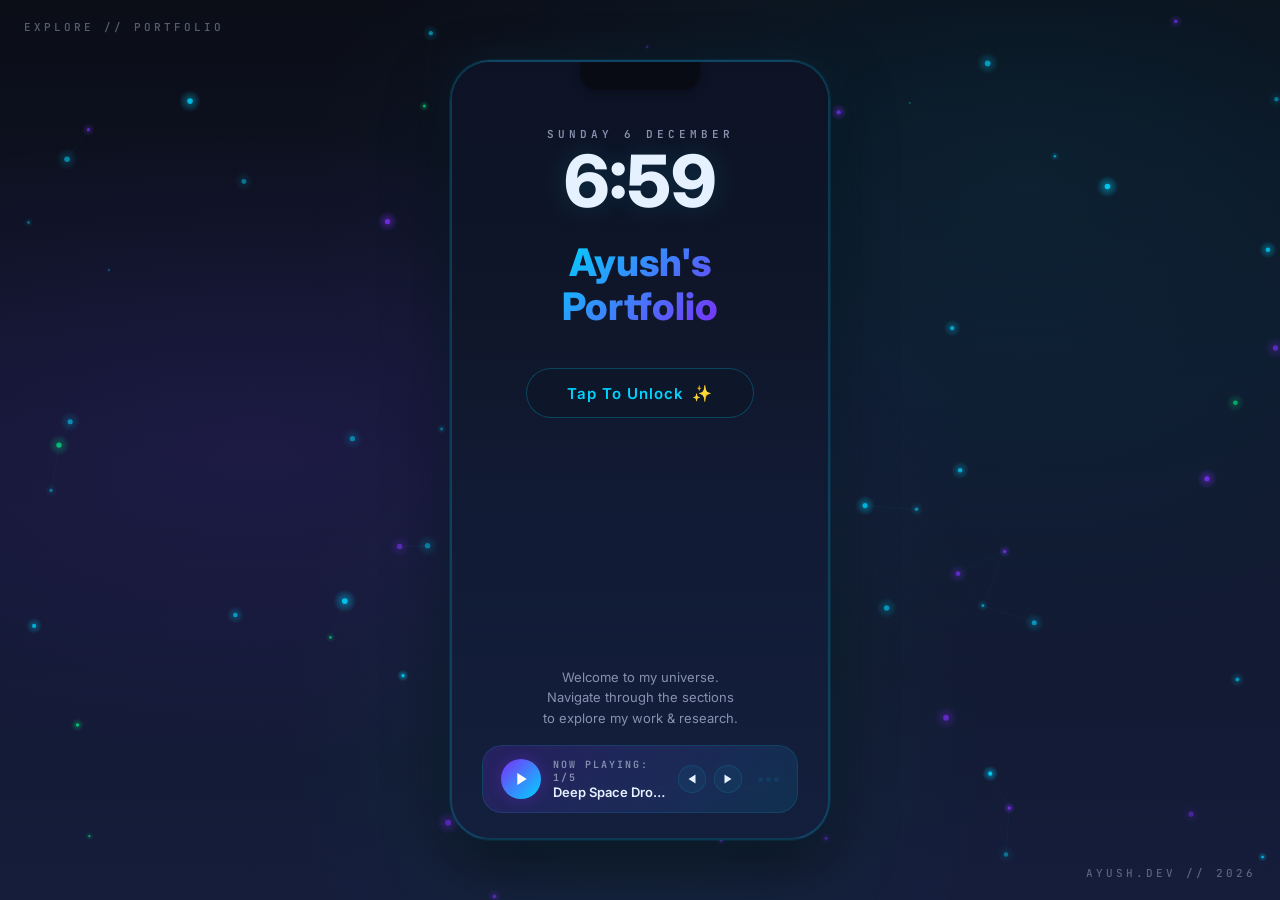
==== index.html @ 7b0c5ac4 "initial commit" ====
<!DOCTYPE html>
<html lang="en">

<head>
  <meta charset="UTF-8">
  <meta name="viewport" content="width=device-width, initial-scale=1.0">
  <title>Ayush Singh — CS · Data Science · Research</title>
  <meta name="description"
    content="Ayush Singh's personal portfolio — CS undergraduate, Full Stack Developer, Data Science researcher, and Freelancer.">
  <link rel="stylesheet" href="style.css">
  <link rel="icon"
    href="data:image/svg+xml,<svg xmlns='http://www.w3.org/2000/svg' viewBox='0 0 100 100'><text y='.9em' font-size='90'>💻</text></svg>">
</head>

<body>

  <!-- Background -->
  <div class="background"></div>

  <!-- Neural Network Background -->
  <canvas id="neuralCanvas"></canvas>
  <div class="hearts-container" id="heartsContainer"></div>

  <!-- Corner Text -->
  <span class="corner-text top-left">explore // portfolio</span>
  <span class="corner-text bottom-right">ayush.dev // 2026</span>

  <!-- Phone Container -->
  <div class="phone-container">
    <div class="phone-frame" id="phoneFrame">

      <!-- Screen wrapper -->
      <div class="screen">

        <!-- ===== LOCK SCREEN ===== -->
        <section class="lock-screen" id="lockScreen">
          <div class="lock-date" id="lockDate">Loading date...</div>
          <div class="lock-time" id="lockTime">--:--</div>
          <h1 class="lock-title">Ayush's<br>Portfolio</h1>
          <button class="unlock-btn" id="unlockBtn">
            Tap To Unlock
            <span class="sparkles">✨</span>
          </button>
          <p class="lock-welcome">
            Welcome to my universe.<br>
            Navigate through the sections<br>
            to explore my work & research.
          </p>
          <!-- Now Playing -->
          <div class="now-playing" id="npLock">
            <div class="now-playing-icon" id="npIconLock" style="cursor: pointer;" title="Play/Pause">
              <svg viewBox="0 0 24 24">
                <polygon points="5,3 19,12 5,21"></polygon>
              </svg>
            </div>
            <div class="now-playing-info" style="cursor: pointer;" id="npInfoLock" title="Play/Pause">
              <div class="now-playing-label" id="npLabelLock">Now Playing: 1/5</div>
              <div class="now-playing-title" id="npTitleLock">Deep Space Drone</div>
            </div>
            <div class="now-playing-actions">
              <button class="track-action-btn" id="prevTrackBtnLock" aria-label="Previous Track">
                <svg viewBox="0 0 24 24">
                  <polygon points="19,3 19,21 5,12"></polygon>
                </svg>
              </button>
              <button class="track-action-btn" id="nextTrackBtnLock" aria-label="Next Track">
                <svg viewBox="0 0 24 24">
                  <polygon points="5,3 5,21 19,12"></polygon>
                </svg>
              </button>
            </div>
            <div class="now-playing-dots" id="npDotsLock">
              <span></span>
              <span></span>
              <span></span>
            </div>
            </main>
        </section>

        <!-- ===== HOME SCREEN ===== -->
        <section class="home-screen" id="homeScreen">

          <!-- Now Playing (on home too) -->
          <div class="home-now-playing">
            <div class="now-playing" id="npHome">
              <div class="now-playing-icon" id="npIconHome" style="cursor: pointer;" title="Play/Pause">
                <svg viewBox="0 0 24 24">
                  <polygon points="5,3 19,12 5,21"></polygon>
                </svg>
              </div>
              <div class="now-playing-info" style="cursor: pointer;" id="npInfoHome" title="Play/Pause">
                <div class="now-playing-label" id="npLabelHome">Now Playing: 1/5</div>
                <div class="now-playing-title" id="npTitleHome">Deep Space Drone</div>
              </div>
              <div class="now-playing-actions">
                <button class="track-action-btn" id="prevTrackBtnHome" aria-label="Previous Track">
                  <svg viewBox="0 0 24 24">
                    <polygon points="19,3 19,21 5,12"></polygon>
                  </svg>
                </button>
                <button class="track-action-btn" id="nextTrackBtnHome" aria-label="Next Track">
                  <svg viewBox="0 0 24 24">
                    <polygon points="5,3 5,21 19,12"></polygon>
                  </svg>
                </button>
              </div>
              <div class="now-playing-dots" id="npDotsHome">
                <span></span>
                <span></span>
                <span></span>
              </div>
            </div>
          </div>

          <!-- Profile Bar -->
          <div class="profile-bar">
            <span class="profile-bar-label">Profile</span>
            <span class="profile-bar-name">Ayush Singh</span>
          </div>

          <!-- App Grid -->
          <nav class="app-grid" aria-label="Main Navigation">
            <div class="app-item" data-page="about" role="button" tabindex="0">
              <div class="app-icon about-icon">📖</div>
              <span class="app-label">About</span>
            </div>
            <div class="app-item" data-page="projects" role="button" tabindex="0">
              <div class="app-icon projects-icon">🔮</div>
              <span class="app-label">Projects</span>
            </div>
            <div class="app-item" data-page="experience" role="button" tabindex="0">
              <div class="app-icon experience-icon">🛠️</div>
              <span class="app-label">Experience</span>
            </div>
            <div class="app-item" data-page="skills" role="button" tabindex="0">
              <div class="app-icon skills-icon">🎯</div>
              <span class="app-label">Skills</span>
            </div>
            <div class="app-item" data-page="achievements" role="button" tabindex="0">
              <div class="app-icon home-icon">🏆</div>
              <span class="app-label">Achievements</span>
            </div>
            <div class="app-item" data-page="contact" role="button" tabindex="0">
              <div class="app-icon contact-icon">💌</div>
              <span class="app-label">Contact</span>
            </div>
          </nav>

          <!-- Profile Card -->
          <div class="profile-card">
            <div class="profile-card-label">Profile</div>
            <div class="profile-card-name">Ayush Singh</div>
            <div class="profile-card-title">CS Undergrad · B.Tech CSE + BS Data Science</div>
            <div class="profile-card-image">
              <span class="profile-avatar-placeholder">👨‍💻</span>
            </div>
          </div>

          <!-- Bottom Actions -->
          <div class="bottom-actions">
            <a href="mailto:ayushmantisa@gmail.com" class="hire-me-btn">Hire Me <span class="sparkles">🚀</span></a>
            <button class="lock-screen-btn" id="lockBtn">Lock Screen</button>
          </div>
        </section>

        <!-- ===== ABOUT PAGE ===== -->
        <section class="section-page" id="page-about">
          <header class="section-header">
            <button class="back-btn" data-back aria-label="Go back">
              <svg viewBox="0 0 24 24">
                <polyline points="15,18 9,12 15,6"></polyline>
              </svg>
            </button>
            <span class="section-title">About</span>
          </header>
          <main class="section-content">
            <div class="content-card">
              <div class="content-card-label">About</div>
              <h3>Ayush Singh</h3>
              <div class="subtitle">CS Undergrad · Delhi NCR, India</div>
              <p>
                I'm a Computer Science undergraduate pursuing a <strong>B.Tech in CSE</strong> at AKTU (NITRA Technical
                Campus) alongside a <strong>BS in Data Science</strong> from IIT Madras.
              </p>
              <p>
                I'm experienced in building, deploying, and maintaining data-driven web applications. My strong focus
                lies in <strong>algorithmic problem solving</strong>, maintainable design, and technical growth within
                software engineering and data analytics.
              </p>
              <p>
                I like turning ideas into real products that people can actually use — whether that's academic platforms
                for university students or production-grade websites for businesses.
              </p>
            </div>
            <div class="content-card">
              <div class="content-card-label">Education</div>
              <div class="edu-item">
                <div class="institution">IIT Madras</div>
                <div class="degree">BS in Data Science & Applications</div>
                <div class="year">Ongoing</div>
              </div>
              <div class="edu-item">
                <div class="institution">AKTU — NITRA Technical Campus</div>
                <div class="degree">B.Tech in Computer Science & Engineering</div>
                <div class="year">2024–2028</div>
              </div>
              <div class="edu-item">
                <div class="institution">Vigyan Sanjivani Central College</div>
                <div class="degree">Class XII — 81.6%</div>
                <div class="year">2023</div>
              </div>
              <div class="edu-item">
                <div class="institution">National Academy</div>
                <div class="degree">Class X — 92.33%</div>
                <div class="year">2021</div>
              </div>
            </div>
          </main>
        </section>

        <!-- ===== PROJECTS PAGE ===== -->
        <section class="section-page" id="page-projects">
          <header class="section-header">
            <button class="back-btn" data-back aria-label="Go back">
              <svg viewBox="0 0 24 24">
                <polyline points="15,18 9,12 15,6"></polyline>
              </svg>
            </button>
            <span class="section-title">Projects</span>
          </header>
          <main class="section-content">
            <div class="content-card">
              <div class="content-card-label">Projects</div>
              <div class="project-item">
                <div class="project-role">Lead Developer — Academic Notes Platform</div>
                <div class="project-name">
                  aktunotes.live
                  <a href="https://aktunotes.live" target="_blank" rel="noopener">🔗</a>
                </div>
                <ul>
                  <li>Architected and deployed a specialized academic resource portal for university students.</li>
                  <li>Designed hierarchical information architecture supporting high traffic during exams.</li>
                  <li>Managed the complete lifecycle including GitHub repositories, hosting, and domain maintenance.
                  </li>
                </ul>
              </div>
              <div class="project-item">
                <div class="project-role">Paid Freelance Project</div>
                <div class="project-name">
                  Multispeciality Hospital Website
                  <a href="https://gangadentalclinic.com" target="_blank" rel="noopener">🔗</a>
                </div>
                <ul>
                  <li>Designed a production-ready static website with clear departmental information architecture.</li>
                  <li>Implemented responsive layouts with high attention to accessibility across devices.</li>
                </ul>
              </div>
              <div class="project-item">
                <div class="project-role">Freelance Project (Currently Working)</div>
                <div class="project-name">
                  Interior Designer Business Website
                </div>
                <ul>
                  <li>Designing and developing a modern showcase portfolio for an interior design business.</li>
                  <li>Focusing on aesthetic visuals, interactive elements, and responsive layouts.</li>
                </ul>
              </div>
            </div>
          </main>
        </section>

        <!-- ===== EXPERIENCE PAGE ===== -->
        <section class="section-page" id="page-experience">
          <header class="section-header">
            <button class="back-btn" data-back aria-label="Go back">
              <svg viewBox="0 0 24 24">
                <polyline points="15,18 9,12 15,6"></polyline>
              </svg>
            </button>
            <span class="section-title">Experience</span>
          </header>
          <main class="section-content">
            <div class="content-card">
              <div class="content-card-label">Work Experience</div>
              <div class="exp-item">
                <div class="role">Incoming Summer Research Intern</div>
                <div class="company">Indian Institute of Technology Guwahati</div>
                <div class="period">Summer 2026 · Onsite · 2 months</div>
                <ul>
                  <li>Selected for an onsite summer research internship at IIT Guwahati.</li>
                </ul>
              </div>
              <div class="exp-item">
                <div class="role">Web Development Intern</div>
                <div class="company">Rentzoo — IIT Bombay–incubated startup</div>
                <div class="period">Nov 2025 – Present</div>
                <ul>
                  <li>Optimized front-end components using HTML/CSS/JS, improving page load consistency.</li>
                  <li>Collaborated in an agile startup environment to streamline content deployment workflows.</li>
                </ul>
              </div>
              <div class="exp-item">
                <div class="role">Lead Developer</div>
                <div class="company">aktunotes.live — Academic Notes Platform</div>
                <div class="period">Ongoing</div>
                <ul>
                  <li>Architected and deployed the full platform for university students.</li>
                  <li>Managed GitHub repositories, hosting, domain, and the complete lifecycle.</li>
                </ul>
              </div>
              <div class="exp-item">
                <div class="role">Freelance Web Developer (Paid)</div>
                <div class="company">Multi-Specialty Hospital Portal</div>
                <div class="period">Project</div>
                <ul>
                  <li>Designed a production-ready website with departmental information architecture.</li>
                  <li>Implemented responsive layouts with high accessibility standards.</li>
                </ul>
              </div>
            </div>
          </main>
        </section>

        <!-- ===== SKILLS PAGE ===== -->
        <section class="section-page" id="page-skills">
          <header class="section-header">
            <button class="back-btn" data-back aria-label="Go back">
              <svg viewBox="0 0 24 24">
                <polyline points="15,18 9,12 15,6"></polyline>
              </svg>
            </button>
            <span class="section-title">Skills</span>
          </header>
          <main class="section-content">
            <div class="content-card">
              <div class="content-card-label">Programming</div>
              <div class="skills-grid">
                <span class="skill-tag"><img
                    src="https://cdn.jsdelivr.net/gh/devicons/devicon/icons/python/python-original.svg" alt="Python"
                    class="skill-icon">Python</span>
                <span class="skill-tag"><img
                    src="https://cdn.jsdelivr.net/gh/devicons/devicon/icons/html5/html5-original.svg" alt="HTML"
                    class="skill-icon">HTML</span>
                <span class="skill-tag"><img
                    src="https://cdn.jsdelivr.net/gh/devicons/devicon/icons/css3/css3-original.svg" alt="CSS"
                    class="skill-icon">CSS</span>
                <span class="skill-tag"><img
                    src="https://cdn.jsdelivr.net/gh/devicons/devicon/icons/javascript/javascript-original.svg"
                    alt="JavaScript" class="skill-icon">JavaScript</span>
              </div>
            </div>
            <div class="content-card">
              <div class="content-card-label">Data Science</div>
              <div class="skills-grid">
                <span class="skill-tag"><img
                    src="https://cdn.jsdelivr.net/gh/devicons/devicon/icons/numpy/numpy-original.svg" alt="NumPy"
                    class="skill-icon">NumPy</span>
                <span class="skill-tag"><img
                    src="https://cdn.jsdelivr.net/gh/devicons/devicon/icons/pandas/pandas-original.svg" alt="Pandas"
                    class="skill-icon">Pandas</span>
                <span class="skill-tag"><img
                    src="https://cdn.jsdelivr.net/gh/devicons/devicon/icons/matplotlib/matplotlib-original.svg"
                    alt="Matplotlib" class="skill-icon">Matplotlib</span>
                <span class="skill-tag"><img
                    src="https://cdn.jsdelivr.net/gh/devicons/devicon/icons/plotly/plotly-original.svg" alt="Seaborn"
                    class="skill-icon">Seaborn</span>
                <span class="skill-tag"><span class="skill-icon-emoji">📊</span>EDA</span>
              </div>
            </div>
            <div class="content-card">
              <div class="content-card-label">Frameworks &amp; Tools</div>
              <div class="skills-grid">
                <span class="skill-tag"><img
                    src="https://cdn.jsdelivr.net/gh/devicons/devicon/icons/fastapi/fastapi-original.svg" alt="FastAPI"
                    class="skill-icon">FastAPI</span>
                <span class="skill-tag"><img
                    src="https://cdn.jsdelivr.net/gh/devicons/devicon/icons/git/git-original.svg" alt="Git"
                    class="skill-icon">Git / GitHub</span>
                <span class="skill-tag"><img
                    src="https://cdn.jsdelivr.net/gh/devicons/devicon/icons/linux/linux-original.svg" alt="Linux"
                    class="skill-icon">Linux</span>
                <span class="skill-tag"><img
                    src="https://cdn.jsdelivr.net/gh/devicons/devicon/icons/github/github-original.svg"
                    alt="Version Control" class="skill-icon">Version Control</span>
              </div>
            </div>
            <div class="content-card">
              <div class="content-card-label">Core Competencies</div>
              <div class="skills-grid">
                <span class="skill-tag"><span class="skill-icon-emoji">🧮</span>Algorithmic Analysis</span>
                <span class="skill-tag"><span class="skill-icon-emoji">📄</span>Technical Documentation</span>
                <span class="skill-tag"><span class="skill-icon-emoji">📈</span>Performance Scaling</span>
              </div>
            </div>
          </main>
        </section>

        <!-- ===== ACHIEVEMENTS PAGE ===== -->
        <section class="section-page" id="page-achievements">
          <header class="section-header">
            <button class="back-btn" data-back aria-label="Go back">
              <svg viewBox="0 0 24 24">
                <polyline points="15,18 9,12 15,6"></polyline>
              </svg>
            </button>
            <span class="section-title">Achievements</span>
          </header>
          <main class="section-content">
            <div class="content-card">
              <div class="content-card-label">Leadership & Achievements</div>
              <div class="achievement-item">
                <span class="achievement-emoji">🔬</span>
                <span class="achievement-text"><strong>Incoming Summer Research Intern, IIT Guwahati</strong> — Selected
                  for an onsite 2-month summer research internship.</span>
              </div>
              <div class="achievement-item">
                <span class="achievement-emoji">🚀</span>
                <span class="achievement-text"><strong>Campus Ambassador, E-Cell IIT Bombay</strong> — Representing and
                  promoting entrepreneurship initiatives on campus.</span>
              </div>
              <div class="achievement-item">
                <span class="achievement-emoji">🎓</span>
                <span class="achievement-text"><strong>Core Member, Freshers Committee (NITRA)</strong> — Coordinated
                  campus-wide events and student outreach.</span>
              </div>
              <div class="achievement-item">
                <span class="achievement-emoji">🏅</span>
                <span class="achievement-text"><strong>Top-10 Finalist</strong> — IIT Madras Annual Fest (Paradox),
                  PhotoGallery Challenge.</span>
              </div>
              <div class="achievement-item">
                <span class="achievement-emoji">💡</span>
                <span class="achievement-text"><strong>Member, RaSOR</strong> — Participates in weekly technical
                  seminars and algorithm-focused discussions.</span>
              </div>
            </div>
          </main>
        </section>

        <!-- ===== CONTACT PAGE ===== -->
        <section class="section-page" id="page-contact">
          <header class="section-header">
            <button class="back-btn" data-back aria-label="Go back">
              <svg viewBox="0 0 24 24">
                <polyline points="15,18 9,12 15,6"></polyline>
              </svg>
            </button>
            <span class="section-title">Contact</span>
          </header>
          <main class="section-content">
            <div class="content-card">
              <div class="content-card-label">Get In Touch</div>
              <div class="contact-links">
                <a class="contact-link" href="mailto:ayushmantisa@gmail.com">
                  <div class="contact-icon email">📧</div>
                  <div class="contact-link-text">
                    <div class="contact-link-label">Email</div>
                    <div class="contact-link-value">ayushmantisa@gmail.com</div>
                  </div>
                  <span class="contact-link-arrow">→</span>
                </a>
                <a class="contact-link" href="tel:+919672626676">
                  <div class="contact-icon phone">📱</div>
                  <div class="contact-link-text">
                    <div class="contact-link-label">Phone</div>
                    <div class="contact-link-value">+91 9672626676</div>
                  </div>
                  <span class="contact-link-arrow">→</span>
                </a>
                <a class="contact-link" href="https://github.com/ayushhcodex" target="_blank" rel="noopener">
                  <div class="contact-icon github" style="font-size: 20px; color: white;">⌨️</div>
                  <div class="contact-link-text">
                    <div class="contact-link-label">GitHub</div>
                    <div class="contact-link-value">ayushhcodex</div>
                  </div>
                  <span class="contact-link-arrow">→</span>
                </a>
                <a class="contact-link" href="https://linkedin.com/in/ayushsingh2428" target="_blank" rel="noopener">
                  <div class="contact-icon linkedin" style="font-size: 20px; color: white;">💼</div>
                  <div class="contact-link-text">
                    <div class="contact-link-label">LinkedIn</div>
                    <div class="contact-link-value">ayushsingh2428</div>
                  </div>
                  <span class="contact-link-arrow">→</span>
                </a>
              </div>
            </div>
          </main>
        </section>

      </div><!-- .screen -->
    </div><!-- .phone-frame -->
  </div><!-- .phone-container -->

  <audio id="bgMusic" loop preload="auto">
    <source src="audio/track1_deep_space.wav" type="audio/wav">
  </audio>

  <script src="script.js"></script>
</body>

</html>
---- style.css ----
/* ===== IMPORTS & RESET ===== */
@import url('https://fonts.googleapis.com/css2?family=Inter:wght@300;400;500;600;700;800;900&family=JetBrains+Mono:wght@400;500;600;700&display=swap');

*,
*::before,
*::after {
  margin: 0;
  padding: 0;
  box-sizing: border-box;
}

:root {
  /* Cosmic Sci-Fi Palette */
  --space-deep: #0b0d17;
  --space-mid: #0f1629;
  --space-light: #151d3b;
  --space-card: #1a2342;
  --nebula-cyan: #00d4ff;
  --nebula-violet: #7b2ff7;
  --stellar-green: #00ff88;
  --stellar-amber: #ffb347;
  --text-primary: #e6f1ff;
  --text-secondary: #a8b2d1;
  --text-muted: #8892b0;
  --glass-bg: rgba(15, 22, 41, 0.65);
  --glass-bg-strong: rgba(15, 22, 41, 0.82);
  --glass-bg-card: rgba(20, 30, 55, 0.75);
  --glass-border: rgba(0, 212, 255, 0.12);
  --glass-border-strong: rgba(0, 212, 255, 0.25);
  --shadow-glow: 0 4px 30px rgba(0, 212, 255, 0.08);
  --shadow-deep: 0 8px 40px rgba(0, 0, 0, 0.4);
  --font: 'Inter', -apple-system, BlinkMacSystemFont, sans-serif;
  --font-mono: 'JetBrains Mono', 'Fira Code', monospace;
  --phone-width: 380px;
  --phone-height: 780px;
  --radius-phone: 40px;
  --radius-card: 16px;
  --radius-icon: 16px;
}

html,
body {
  width: 100%;
  height: 100%;
  overflow: hidden;
  font-family: var(--font);
  color: var(--text-primary);
  background: var(--space-deep);
}

/* ===== BACKGROUND ===== */
.background {
  position: fixed;
  inset: 0;
  background:
    radial-gradient(ellipse at 20% 50%, rgba(123, 47, 247, 0.12) 0%, transparent 50%),
    radial-gradient(ellipse at 80% 20%, rgba(0, 212, 255, 0.08) 0%, transparent 50%),
    radial-gradient(ellipse at 50% 80%, rgba(0, 255, 136, 0.05) 0%, transparent 40%),
    linear-gradient(180deg, #0b0d17 0%, #0f1629 40%, #151d3b 100%);
  z-index: 0;
  overflow: hidden;
}

/* Neural Network Canvas */
#neuralCanvas {
  position: fixed;
  inset: 0;
  z-index: 1;
  pointer-events: none;
}

.corner-text {
  position: fixed;
  font-family: var(--font-mono);
  font-weight: 500;
  font-size: 11px;
  letter-spacing: 3px;
  text-transform: uppercase;
  color: var(--text-muted);
  z-index: 2;
  pointer-events: none;
  user-select: none;
  opacity: 0.6;
}

.corner-text.top-left {
  top: 20px;
  left: 24px;
}

.corner-text.bottom-right {
  bottom: 20px;
  right: 24px;
}

/* ===== FLOATING PARTICLES (kept for fallback dots) ===== */
.hearts-container {
  position: fixed;
  inset: 0;
  pointer-events: none;
  z-index: 1;
  overflow: hidden;
}

.heart {
  position: absolute;
  font-size: 14px;
  opacity: 0;
  animation: floatParticle linear infinite;
  pointer-events: none;
  user-select: none;
  font-family: var(--font-mono);
  color: var(--nebula-cyan);
  text-shadow: 0 0 8px rgba(0, 212, 255, 0.4);
}

.dot {
  position: absolute;
  width: 3px;
  height: 3px;
  border-radius: 50%;
  background: rgba(0, 212, 255, 0.5);
  box-shadow: 0 0 6px rgba(0, 212, 255, 0.3);
  opacity: 0;
  animation: floatDot linear infinite;
  pointer-events: none;
}

@keyframes floatParticle {
  0% {
    transform: translateY(100vh) rotate(0deg) scale(0.5);
    opacity: 0;
  }

  10% {
    opacity: 0.25;
  }

  90% {
    opacity: 0.08;
  }

  100% {
    transform: translateY(-100px) rotate(360deg) scale(1);
    opacity: 0;
  }
}

@keyframes floatDot {
  0% {
    transform: translateY(100vh);
    opacity: 0;
  }

  10% {
    opacity: 0.6;
  }

  90% {
    opacity: 0.15;
  }

  100% {
    transform: translateY(-50px);
    opacity: 0;
  }
}

/* ===== PHONE FRAME ===== */
.phone-container {
  position: fixed;
  inset: 0;
  display: flex;
  align-items: center;
  justify-content: center;
  z-index: 10;
}

.phone-frame {
  width: var(--phone-width);
  height: var(--phone-height);
  border-radius: var(--radius-phone);
  border: 2px solid rgba(0, 212, 255, 0.2);
  background: linear-gradient(180deg, #0d1225 0%, #0f1629 30%, #111b35 60%, #141f3d 100%);
  position: relative;
  overflow: hidden;
  box-shadow:
    0 0 0 1px rgba(0, 212, 255, 0.08),
    0 0 40px rgba(0, 212, 255, 0.06),
    0 25px 60px rgba(0, 0, 0, 0.5),
    inset 0 0 30px rgba(0, 212, 255, 0.03);
  cursor: pointer;
}

/* Notch */
.phone-frame::before {
  content: '';
  position: absolute;
  top: 0;
  left: 50%;
  transform: translateX(-50%);
  width: 120px;
  height: 28px;
  background: #080b14;
  border-radius: 0 0 18px 18px;
  z-index: 100;
  box-shadow: 0 2px 10px rgba(0, 0, 0, 0.3);
}

/* ===== SCREEN CONTAINER ===== */
.screen {
  position: absolute;
  inset: 0;
  overflow: hidden;
}

/* ===== LOCK SCREEN ===== */
.lock-screen {
  position: absolute;
  inset: 0;
  display: flex;
  flex-direction: column;
  align-items: center;
  padding: 55px 30px 25px;
  background: linear-gradient(180deg, #0d1225 0%, #0f1629 30%, #111b35 60%, #141f3d 100%);
  transition: opacity 0.5s ease, visibility 0.5s ease;
  z-index: 20;
}

.lock-screen.unlocked {
  opacity: 0;
  pointer-events: none;
  visibility: hidden;
}

.lock-date {
  font-size: 11px;
  font-weight: 600;
  letter-spacing: 4px;
  text-transform: uppercase;
  color: var(--text-muted);
  margin-bottom: 4px;
  margin-top: 10px;
  font-family: var(--font-mono);
}

.lock-time {
  font-size: 72px;
  font-weight: 800;
  color: var(--text-primary);
  line-height: 1;
  margin-bottom: 24px;
  text-shadow: 0 0 30px rgba(0, 212, 255, 0.15);
}

.lock-title {
  font-size: 38px;
  font-weight: 800;
  color: var(--text-primary);
  text-align: center;
  line-height: 1.15;
  margin-bottom: 40px;
  background: linear-gradient(135deg, var(--nebula-cyan) 0%, var(--nebula-violet) 100%);
  -webkit-background-clip: text;
  -webkit-text-fill-color: transparent;
  background-clip: text;
}

.unlock-btn {
  background: var(--glass-bg);
  backdrop-filter: blur(10px);
  -webkit-backdrop-filter: blur(10px);
  border: 1px solid var(--glass-border-strong);
  border-radius: 50px;
  padding: 14px 40px;
  font-family: var(--font);
  font-size: 15px;
  font-weight: 600;
  letter-spacing: 1px;
  color: var(--nebula-cyan);
  cursor: pointer;
  transition: all 0.3s ease;
  display: flex;
  align-items: center;
  gap: 8px;
}

.unlock-btn:hover {
  background: rgba(0, 212, 255, 0.12);
  transform: translateY(-1px);
  box-shadow: 0 4px 20px rgba(0, 212, 255, 0.15);
  border-color: rgba(0, 212, 255, 0.4);
}

.unlock-btn .sparkles {
  font-size: 16px;
}

.lock-welcome {
  margin-top: auto;
  text-align: center;
  font-size: 13px;
  font-weight: 400;
  color: var(--text-muted);
  line-height: 1.6;
  padding: 0 10px;
}

/* ===== NOW PLAYING WIDGET ===== */
.now-playing {
  width: 100%;
  margin-top: 16px;
  background: linear-gradient(135deg, rgba(123, 47, 247, 0.2), rgba(0, 212, 255, 0.1));
  backdrop-filter: blur(10px);
  -webkit-backdrop-filter: blur(10px);
  border: 1px solid var(--glass-border);
  border-radius: 20px;
  padding: 12px 18px;
  display: flex;
  align-items: center;
  gap: 12px;
}

.now-playing-icon {
  width: 40px;
  height: 40px;
  border-radius: 50%;
  background: linear-gradient(135deg, var(--nebula-violet), var(--nebula-cyan));
  display: flex;
  align-items: center;
  justify-content: center;
  flex-shrink: 0;
  box-shadow: 0 0 15px rgba(123, 47, 247, 0.3);
}

.now-playing-icon svg {
  width: 16px;
  height: 16px;
  fill: white;
  margin-left: 2px;
}

.now-playing-info {
  flex: 1;
  min-width: 0;
}

.now-playing-label {
  font-size: 10px;
  font-weight: 600;
  letter-spacing: 2px;
  text-transform: uppercase;
  color: var(--text-muted);
  font-family: var(--font-mono);
}

.now-playing-title {
  font-size: 13px;
  font-weight: 600;
  color: var(--text-primary);
  white-space: nowrap;
  overflow: hidden;
  text-overflow: ellipsis;
}

.now-playing-actions {
  display: flex;
  gap: 8px;
  margin-left: auto;
  margin-right: 4px;
}

.track-action-btn {
  background: rgba(0, 212, 255, 0.05);
  border: 1px solid var(--glass-border);
  border-radius: 50%;
  width: 28px;
  height: 28px;
  display: flex;
  align-items: center;
  justify-content: center;
  cursor: pointer;
  transition: all 0.2s ease;
  color: var(--text-primary);
}

.track-action-btn:hover {
  background: rgba(0, 212, 255, 0.15);
  transform: scale(1.1);
  box-shadow: 0 0 10px rgba(0, 212, 255, 0.2);
  color: var(--nebula-cyan);
}

.track-action-btn svg {
  width: 12px;
  height: 12px;
  fill: currentColor;
}

.now-playing-dots {
  display: flex;
  gap: 3px;
  flex-shrink: 0;
  opacity: 0.2;
  /* Dims when paused */
  transition: opacity 0.3s ease;
}

.now-playing-dots.playing {
  opacity: 1;
}

.now-playing-dots span {
  width: 5px;
  height: 5px;
  border-radius: 50%;
  background: rgba(0, 212, 255, 0.4);
  animation: dotPulse 1.5s ease-in-out infinite;
}

.now-playing-dots span:nth-child(2) {
  animation-delay: 0.3s;
}

.now-playing-dots span:nth-child(3) {
  animation-delay: 0.6s;
}

@keyframes dotPulse {

  0%,
  100% {
    opacity: 0.3;
    transform: scale(1);
  }

  50% {
    opacity: 1;
    transform: scale(1.3);
    background: var(--nebula-cyan);
  }
}

/* ===== HOME SCREEN ===== */
.home-screen {
  position: absolute;
  inset: 0;
  display: flex;
  flex-direction: column;
  padding: 40px 20px 15px;
  overflow-y: auto;
  z-index: 15;
  scrollbar-width: none;
}

.home-screen::-webkit-scrollbar {
  display: none;
}

/* Now Playing on home */
.home-now-playing {
  margin-top: 10px;
  margin-bottom: 12px;
}

/* Profile Bar */
.profile-bar {
  display: flex;
  justify-content: space-between;
  align-items: center;
  background: var(--glass-bg);
  backdrop-filter: blur(10px);
  -webkit-backdrop-filter: blur(10px);
  border: 1px solid var(--glass-border);
  border-radius: 12px;
  padding: 10px 16px;
  margin-bottom: 16px;
}

.profile-bar-label {
  font-size: 13px;
  font-weight: 600;
  color: var(--text-secondary);
  font-family: var(--font-mono);
  font-size: 11px;
  letter-spacing: 1px;
}

.profile-bar-name {
  font-size: 13px;
  font-weight: 600;
  color: var(--nebula-cyan);
}

/* ===== APP GRID ===== */
.app-grid {
  display: grid;
  grid-template-columns: repeat(3, 1fr);
  gap: 12px;
  margin-bottom: 16px;
}

.app-item {
  display: flex;
  flex-direction: column;
  align-items: center;
  gap: 6px;
  cursor: pointer;
  transition: transform 0.2s ease, box-shadow 0.3s ease;
  padding: 10px 4px;
  border-radius: var(--radius-card);
  background: var(--glass-bg);
  backdrop-filter: blur(6px);
  -webkit-backdrop-filter: blur(6px);
  border: 1px solid var(--glass-border);
}

.app-item:hover {
  transform: translateY(-3px);
  box-shadow: 0 8px 25px rgba(0, 212, 255, 0.1);
  border-color: var(--glass-border-strong);
}

.app-item:active {
  transform: scale(0.95);
}

.app-item:focus-visible {
  outline: 2px solid var(--nebula-cyan);
  outline-offset: 4px;
  border-color: var(--glass-border-strong);
}

.app-icon {
  width: 52px;
  height: 52px;
  border-radius: 14px;
  display: flex;
  align-items: center;
  justify-content: center;
  font-size: 26px;
  box-shadow: 0 3px 15px rgba(0, 0, 0, 0.3);
}

.app-icon.home-icon {
  background: linear-gradient(135deg, #ffb347, #ff6723);
}

.app-icon.about-icon {
  background: linear-gradient(135deg, #00d4ff, #0099cc);
}

.app-icon.projects-icon {
  background: linear-gradient(135deg, #7b2ff7, #5b1fd7);
}

.app-icon.experience-icon {
  background: linear-gradient(135deg, #00ff88, #00cc6a);
}

.app-icon.skills-icon {
  background: linear-gradient(135deg, #ff6b6b, #ee5a24);
}

.app-icon.contact-icon {
  background: linear-gradient(135deg, #4facfe, #00f2fe);
}

.app-label {
  font-size: 11px;
  font-weight: 600;
  color: var(--text-secondary);
  letter-spacing: 0.5px;
}

/* ===== PROFILE CARD ===== */
.profile-card {
  background: var(--glass-bg-card);
  backdrop-filter: blur(12px);
  -webkit-backdrop-filter: blur(12px);
  border: 1px solid var(--glass-border);
  border-radius: var(--radius-card);
  padding: 18px;
  margin-bottom: 16px;
}

.profile-card-label {
  font-size: 10px;
  font-weight: 600;
  letter-spacing: 3px;
  text-transform: uppercase;
  color: var(--text-muted);
  margin-bottom: 6px;
  font-family: var(--font-mono);
}

.profile-card-name {
  font-size: 26px;
  font-weight: 800;
  color: var(--text-primary);
  margin-bottom: 2px;
}

.profile-card-title {
  font-size: 13px;
  font-weight: 500;
  color: var(--nebula-cyan);
  margin-bottom: 14px;
}

.profile-card-image {
  width: 100%;
  height: 180px;
  border-radius: 12px;
  overflow: hidden;
  background: linear-gradient(135deg, rgba(123, 47, 247, 0.2), rgba(0, 212, 255, 0.15));
  display: flex;
  align-items: center;
  justify-content: center;
  border: 1px solid var(--glass-border);
}

.profile-card-image img {
  width: 100%;
  height: 100%;
  object-fit: cover;
}

.profile-avatar-placeholder {
  font-size: 80px;
  opacity: 0.7;
  filter: drop-shadow(0 0 20px rgba(0, 212, 255, 0.3));
}

/* ===== BOTTOM ACTIONS ===== */
.bottom-actions {
  margin-top: auto;
  align-self: stretch;
  display: flex;
  gap: 12px;
  margin-bottom: 5px;
}

.hire-me-btn {
  flex: 1;
  background: linear-gradient(135deg, rgba(0, 212, 255, 0.1), rgba(0, 212, 255, 0.2));
  color: var(--nebula-cyan);
  border: 1px solid var(--glass-border-strong);
  border-radius: 12px;
  padding: 12px 10px;
  font-family: var(--font-mono);
  font-size: 11px;
  font-weight: 600;
  letter-spacing: 3px;
  text-transform: uppercase;
  text-align: center;
  text-decoration: none;
  cursor: pointer;
  transition: all 0.3s ease;
  backdrop-filter: blur(10px);
  -webkit-backdrop-filter: blur(10px);
  display: flex;
  align-items: center;
  justify-content: center;
  gap: 6px;
}

.hire-me-btn:focus-visible {
  outline: 2px solid var(--nebula-cyan);
  outline-offset: 2px;
}

.hire-me-btn:hover {
  background: rgba(0, 212, 255, 0.25);
  transform: translateY(-2px);
  box-shadow: 0 6px 20px rgba(0, 212, 255, 0.2);
  border-color: rgba(0, 212, 255, 0.4);
}

.hire-me-btn .sparkles {
  font-size: 14px;
}

/* ===== LOCK SCREEN BUTTON (bottom) ===== */
.lock-screen-btn {
  flex: 1;
  background: linear-gradient(135deg, var(--nebula-violet), var(--nebula-cyan));
  color: white;
  border: none;
  border-radius: 12px;
  padding: 12px 10px;
  font-family: var(--font-mono);
  font-size: 11px;
  font-weight: 600;
  letter-spacing: 2px;
  text-transform: uppercase;
  cursor: pointer;
  transition: all 0.3s ease;
  box-shadow: 0 4px 20px rgba(123, 47, 247, 0.3);
  display: flex;
  align-items: center;
  justify-content: center;
}

.lock-screen-btn:focus-visible {
  outline: 2px solid var(--nebula-cyan);
  outline-offset: 2px;
}

.lock-screen-btn:hover {
  transform: translateY(-2px);
  box-shadow: 0 6px 25px rgba(123, 47, 247, 0.4);
}

/* ===== SECTION PAGES ===== */
.section-page {
  position: absolute;
  inset: 0;
  background: linear-gradient(180deg, #0d1225 0%, #0f1629 30%, #111b35 60%, #141f3d 100%);
  z-index: 25;
  display: flex;
  flex-direction: column;
  transform: translateX(100%);
  transition: transform 0.4s cubic-bezier(0.4, 0, 0.2, 1);
  overflow-y: auto;
  scrollbar-width: none;
}

.section-page::-webkit-scrollbar {
  display: none;
}

.section-page.active {
  transform: translateX(0);
}

/* Section Header */
.section-header {
  position: sticky;
  top: 0;
  display: flex;
  align-items: center;
  padding: 50px 20px 14px;
  background: linear-gradient(180deg, rgba(13, 18, 37, 0.97) 0%, rgba(13, 18, 37, 0.9) 100%);
  backdrop-filter: blur(10px);
  -webkit-backdrop-filter: blur(10px);
  z-index: 5;
  gap: 12px;
  border-bottom: 1px solid var(--glass-border);
}

.back-btn {
  width: 32px;
  height: 32px;
  border-radius: 50%;
  background: var(--glass-bg);
  border: 1px solid var(--glass-border-strong);
  display: flex;
  align-items: center;
  justify-content: center;
  cursor: pointer;
  transition: all 0.2s ease;
  flex-shrink: 0;
}

.back-btn:hover {
  background: rgba(0, 212, 255, 0.15);
  transform: scale(1.05);
  box-shadow: 0 0 12px rgba(0, 212, 255, 0.15);
}

.back-btn:focus-visible {
  outline: 2px solid var(--nebula-cyan);
  outline-offset: 2px;
  background: rgba(0, 212, 255, 0.15);
}

.back-btn svg {
  width: 16px;
  height: 16px;
  stroke: var(--nebula-cyan);
  fill: none;
  stroke-width: 2.5;
  stroke-linecap: round;
  stroke-linejoin: round;
}

.section-title {
  font-size: 18px;
  font-weight: 700;
  color: var(--text-primary);
  letter-spacing: 0.5px;
}

/* Section Content */
.section-content {
  flex: 1;
  padding: 16px 20px 30px;
}

.content-card {
  background: var(--glass-bg-card);
  backdrop-filter: blur(12px);
  -webkit-backdrop-filter: blur(12px);
  border: 1px solid var(--glass-border);
  border-radius: var(--radius-card);
  padding: 20px;
  margin-bottom: 14px;
}

.content-card-label {
  font-size: 10px;
  font-weight: 600;
  letter-spacing: 3px;
  text-transform: uppercase;
  color: var(--nebula-cyan);
  margin-bottom: 10px;
  font-family: var(--font-mono);
}

.content-card h3 {
  font-size: 20px;
  font-weight: 700;
  color: var(--text-primary);
  margin-bottom: 4px;
}

.content-card .subtitle {
  font-size: 13px;
  font-weight: 500;
  color: var(--nebula-cyan);
  margin-bottom: 12px;
}

.content-card p {
  font-size: 13px;
  font-weight: 400;
  color: var(--text-secondary);
  line-height: 1.7;
  margin-bottom: 8px;
}

.content-card p:last-child {
  margin-bottom: 0;
}

.content-card p strong {
  color: var(--text-primary);
}

.content-card ul {
  list-style: none;
  padding: 0;
}

.content-card ul li {
  font-size: 13px;
  color: var(--text-secondary);
  line-height: 1.7;
  padding-left: 16px;
  position: relative;
  margin-bottom: 4px;
}

.content-card ul li::before {
  content: '▹';
  position: absolute;
  left: 0;
  color: var(--nebula-cyan);
  font-weight: 700;
}

/* Skills Tags */
.skills-grid {
  display: flex;
  flex-wrap: wrap;
  gap: 8px;
}

.skill-tag {
  background: rgba(0, 212, 255, 0.08);
  border: 1px solid var(--glass-border-strong);
  border-radius: 20px;
  padding: 6px 14px;
  font-size: 12px;
  font-weight: 500;
  color: var(--nebula-cyan);
  font-family: var(--font-mono);
  transition: all 0.2s ease;
  display: inline-flex;
  align-items: center;
  gap: 6px;
}

.skill-tag:hover {
  background: rgba(0, 212, 255, 0.15);
  box-shadow: 0 0 12px rgba(0, 212, 255, 0.15);
  transform: translateY(-1px);
}

.skill-icon {
  width: 18px;
  height: 18px;
  object-fit: contain;
  flex-shrink: 0;
  filter: drop-shadow(0 0 4px rgba(0, 212, 255, 0.3));
}

.skill-icon-emoji {
  font-size: 14px;
  flex-shrink: 0;
  line-height: 1;
}

/* Contact Links */
.contact-links {
  display: flex;
  flex-direction: column;
  gap: 10px;
}

.contact-link {
  display: flex;
  align-items: center;
  gap: 12px;
  background: var(--glass-bg);
  backdrop-filter: blur(6px);
  -webkit-backdrop-filter: blur(6px);
  border: 1px solid var(--glass-border);
  border-radius: 12px;
  padding: 14px 16px;
  text-decoration: none;
  transition: all 0.2s ease;
  cursor: pointer;
}

.contact-link:hover {
  background: rgba(0, 212, 255, 0.08);
  transform: translateX(4px);
  border-color: var(--glass-border-strong);
}

.contact-icon {
  width: 36px;
  height: 36px;
  border-radius: 10px;
  display: flex;
  align-items: center;
  justify-content: center;
  font-size: 18px;
  flex-shrink: 0;
}

.contact-icon.email {
  background: linear-gradient(135deg, #ffb347, #ff6723);
}

.contact-icon.phone {
  background: linear-gradient(135deg, #00ff88, #00cc6a);
}

.contact-icon.github {
  background: linear-gradient(135deg, #1a2342, #0f1629);
  border: 1px solid rgba(255, 255, 255, 0.1);
}

.contact-icon.linkedin {
  background: linear-gradient(135deg, #0077b5, #005885);
}

.contact-link-text {
  flex: 1;
  min-width: 0;
}

.contact-link-label {
  font-size: 11px;
  font-weight: 600;
  letter-spacing: 1px;
  text-transform: uppercase;
  color: var(--text-muted);
  font-family: var(--font-mono);
}

.contact-link-value {
  font-size: 13px;
  font-weight: 500;
  color: var(--text-primary);
  white-space: nowrap;
  overflow: hidden;
  text-overflow: ellipsis;
}

.contact-link-arrow {
  font-size: 14px;
  color: var(--nebula-cyan);
  transition: transform 0.2s ease;
}

.contact-link:hover .contact-link-arrow {
  transform: translateX(3px);
}

/* Education card styles */
.edu-item {
  margin-bottom: 14px;
  padding-bottom: 14px;
  border-bottom: 1px solid var(--glass-border);
}

.edu-item:last-child {
  margin-bottom: 0;
  padding-bottom: 0;
  border-bottom: none;
}

.edu-item .institution {
  font-size: 14px;
  font-weight: 700;
  color: var(--text-primary);
}

.edu-item .degree {
  font-size: 12px;
  font-weight: 500;
  color: var(--nebula-cyan);
  margin-top: 2px;
}

.edu-item .year {
  font-size: 11px;
  font-weight: 500;
  color: var(--text-muted);
  margin-top: 2px;
  font-family: var(--font-mono);
}

/* Experience Timeline */
.exp-item {
  position: relative;
  padding-left: 20px;
  margin-bottom: 18px;
  padding-bottom: 18px;
  border-bottom: 1px solid var(--glass-border);
}

.exp-item:last-child {
  margin-bottom: 0;
  padding-bottom: 0;
  border-bottom: none;
}

.exp-item::before {
  content: '';
  position: absolute;
  left: 0;
  top: 6px;
  width: 8px;
  height: 8px;
  border-radius: 50%;
  background: linear-gradient(135deg, var(--nebula-cyan), var(--nebula-violet));
  box-shadow: 0 0 8px rgba(0, 212, 255, 0.4);
}

.exp-item .role {
  font-size: 15px;
  font-weight: 700;
  color: var(--text-primary);
}

.exp-item .company {
  font-size: 13px;
  font-weight: 600;
  color: var(--nebula-cyan);
  margin-top: 1px;
}

.exp-item .period {
  font-size: 11px;
  font-weight: 500;
  color: var(--text-muted);
  margin-top: 2px;
  margin-bottom: 8px;
  font-family: var(--font-mono);
}

/* Project card */
.project-item {
  margin-bottom: 16px;
  padding-bottom: 16px;
  border-bottom: 1px solid var(--glass-border);
}

.project-item:last-child {
  margin-bottom: 0;
  padding-bottom: 0;
  border-bottom: none;
}

.project-item .project-name {
  font-size: 15px;
  font-weight: 700;
  color: var(--text-primary);
  display: flex;
  align-items: center;
  gap: 6px;
}

.project-item .project-name a {
  color: var(--nebula-cyan);
  text-decoration: none;
  font-size: 12px;
  transition: color 0.2s;
}

.project-item .project-name a:hover {
  color: var(--stellar-green);
  text-shadow: 0 0 8px rgba(0, 255, 136, 0.3);
}

.project-item .project-role {
  font-size: 11px;
  font-weight: 600;
  color: var(--nebula-cyan);
  font-family: var(--font-mono);
  letter-spacing: 1px;
  text-transform: uppercase;
  margin-bottom: 4px;
}

/* Achievements */
.achievement-item {
  display: flex;
  align-items: flex-start;
  gap: 10px;
  margin-bottom: 12px;
}

.achievement-item:last-child {
  margin-bottom: 0;
}

.achievement-emoji {
  font-size: 18px;
  flex-shrink: 0;
  margin-top: 1px;
}

.achievement-text {
  font-size: 13px;
  color: var(--text-secondary);
  line-height: 1.6;
}

.achievement-text strong {
  color: var(--text-primary);
}

/* ===== RESPONSIVE ===== */
@media (max-width: 430px) {
  .corner-text {
    display: none;
  }

  .phone-frame {
    width: 100%;
    height: 100%;
    border-radius: 0;
    border: none;
    box-shadow: none;
  }

  .phone-frame::before {
    /* keep notch on mobile */
    width: 100px;
    height: 24px;
  }

  .phone-container {
    align-items: stretch;
    justify-content: stretch;
  }

  :root {
    --radius-phone: 0px;
  }
}

@media (min-width: 431px) and (max-width: 768px) {
  .phone-frame {
    width: 90vw;
    max-width: 400px;
    height: 85vh;
    max-height: 800px;
  }
}

/* ===== UTILITY ANIMATIONS ===== */
@keyframes pulse {

  0%,
  100% {
    opacity: 1;
  }

  50% {
    opacity: 0.5;
  }
}

@keyframes slideUp {
  from {
    transform: translateY(20px);
    opacity: 0;
  }

  to {
    transform: translateY(0);
    opacity: 1;
  }
}

.animate-in {
  animation: slideUp 0.4s ease-out forwards;
}

/* Glow text utility */
.glow-text {
  text-shadow: 0 0 10px rgba(0, 212, 255, 0.3), 0 0 20px rgba(0, 212, 255, 0.1);
}
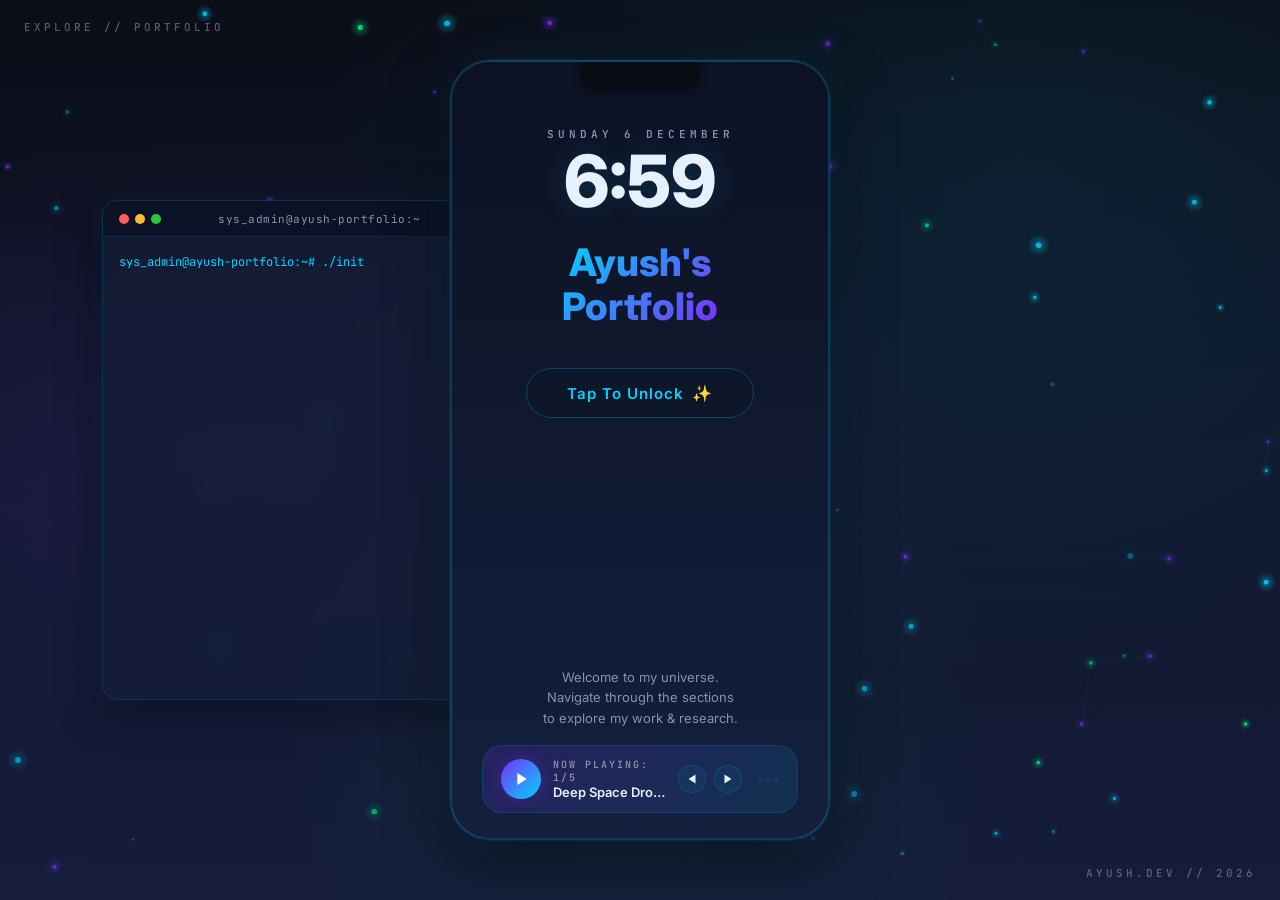
==== commit e35e4d48: "slider" ====
--- a/index.html
+++ b/index.html
@@ -25,9 +25,23 @@
   <span class="corner-text top-left">explore // portfolio</span>
   <span class="corner-text bottom-right">ayush.dev // 2026</span>
 
+  <!-- Desktop Terminal Layout -->
+  <div class="desktop-terminal" id="desktopTerminal">
+    <div class="terminal-header">
+      <div class="terminal-dots"><span></span><span></span><span></span></div>
+      <div class="terminal-title">sys_admin@ayush-portfolio:~</div>
+    </div>
+    <div class="terminal-body" id="terminalBody">
+      <!-- Logs generated by JS -->
+    </div>
+  </div>
+
   <!-- Phone Container -->
   <div class="phone-container">
     <div class="phone-frame" id="phoneFrame">
+
+      <!-- Drag Handle for Desktop -->
+      <div class="drag-handle" id="dragHandle" title="Drag to move"></div>
 
       <!-- Screen wrapper -->
       <div class="screen">
--- a/style.css
+++ b/style.css
@@ -207,6 +207,22 @@
   box-shadow: 0 2px 10px rgba(0, 0, 0, 0.3);
 }
 
+/* Drag Handle */
+.drag-handle {
+  position: absolute;
+  top: 0;
+  left: 50%;
+  transform: translateX(-50%);
+  width: 160px;
+  height: 35px;
+  z-index: 150;
+  cursor: grab;
+}
+
+.drag-handle:active {
+  cursor: grabbing;
+}
+
 /* ===== SCREEN CONTAINER ===== */
 .screen {
   position: absolute;
@@ -223,11 +239,12 @@
   align-items: center;
   padding: 55px 30px 25px;
   background: linear-gradient(180deg, #0d1225 0%, #0f1629 30%, #111b35 60%, #141f3d 100%);
-  transition: opacity 0.5s ease, visibility 0.5s ease;
+  transition: transform 0.6s cubic-bezier(0.8, 0, 0.2, 1), opacity 0.4s ease, visibility 0.6s;
   z-index: 20;
 }
 
 .lock-screen.unlocked {
+  transform: translateY(-100%);
   opacity: 0;
   pointer-events: none;
   visibility: hidden;
@@ -1156,6 +1173,114 @@
   color: var(--text-primary);
 }
 
+/* ===== DESKTOP TERMINAL ===== */
+.desktop-terminal {
+  display: none;
+  /* Hidden by default, visible on large screens */
+  position: absolute;
+  top: 50%;
+  left: 8%;
+  transform: translateY(-50%);
+  width: 380px;
+  height: 500px;
+  background: var(--glass-bg-card);
+  backdrop-filter: blur(12px);
+  -webkit-backdrop-filter: blur(12px);
+  border: 1px solid var(--glass-border);
+  border-radius: var(--radius-card);
+  box-shadow: 0 10px 40px rgba(0, 0, 0, 0.5), 0 0 20px rgba(0, 212, 255, 0.1);
+  overflow: hidden;
+  z-index: 5;
+  font-family: var(--font-mono);
+  display: none;
+  /* override below */
+}
+
+@media (min-width: 1100px) {
+  .desktop-terminal {
+    display: flex;
+    flex-direction: column;
+  }
+}
+
+.terminal-header {
+  height: 36px;
+  background: rgba(13, 18, 37, 0.9);
+  border-bottom: 1px solid var(--glass-border);
+  display: flex;
+  align-items: center;
+  padding: 0 16px;
+  gap: 12px;
+}
+
+.terminal-dots {
+  display: flex;
+  gap: 6px;
+}
+
+.terminal-dots span {
+  width: 10px;
+  height: 10px;
+  border-radius: 50%;
+}
+
+.terminal-dots span:nth-child(1) {
+  background: #ff5f56;
+}
+
+.terminal-dots span:nth-child(2) {
+  background: #ffbd2e;
+}
+
+.terminal-dots span:nth-child(3) {
+  background: #27c93f;
+}
+
+.terminal-title {
+  flex: 1;
+  text-align: center;
+  font-size: 11px;
+  color: var(--text-muted);
+  letter-spacing: 0.5px;
+}
+
+.terminal-body {
+  flex: 1;
+  padding: 16px;
+  overflow-y: auto;
+  font-size: 12px;
+  line-height: 1.6;
+  color: #00ff88;
+  scrollbar-width: thin;
+  scrollbar-color: rgba(0, 212, 255, 0.3) transparent;
+}
+
+.terminal-body::-webkit-scrollbar {
+  width: 6px;
+}
+
+.terminal-body::-webkit-scrollbar-thumb {
+  background: rgba(0, 212, 255, 0.3);
+  border-radius: 3px;
+}
+
+.terminal-line {
+  margin-bottom: 6px;
+  word-wrap: break-word;
+}
+
+.terminal-cmd {
+  color: var(--nebula-cyan);
+}
+
+.terminal-err {
+  color: #ff5f56;
+}
+
+.terminal-warn {
+  color: #ffbd2e;
+}
+
 /* ===== RESPONSIVE ===== */
 @media (max-width: 430px) {
   .corner-text {
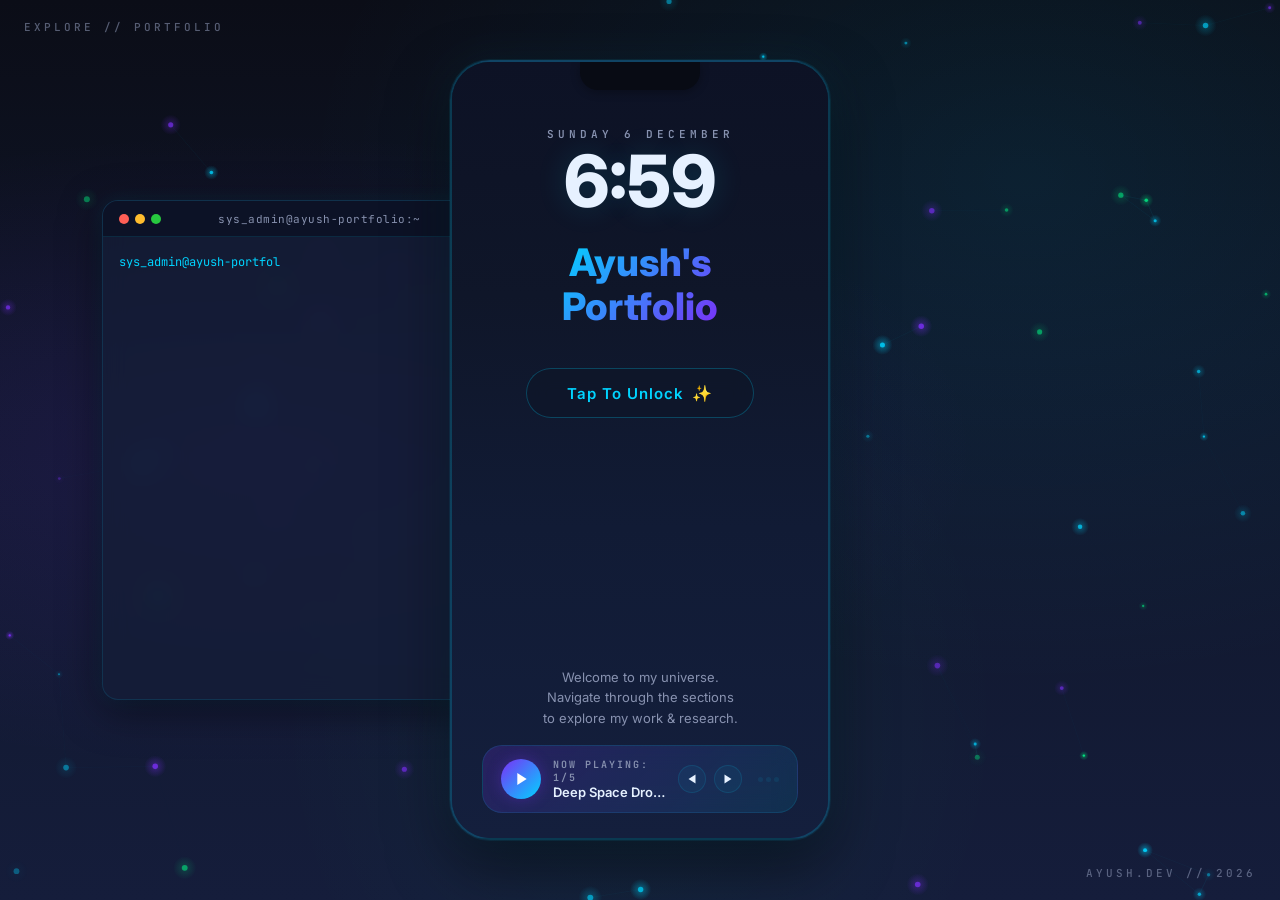
==== commit 0880b9ea: "separate" ====
--- a/index.html
+++ b/index.html
@@ -177,330 +177,8 @@
           </div>
         </section>
 
-        <!-- ===== ABOUT PAGE ===== -->
-        <section class="section-page" id="page-about">
-          <header class="section-header">
-            <button class="back-btn" data-back aria-label="Go back">
-              <svg viewBox="0 0 24 24">
-                <polyline points="15,18 9,12 15,6"></polyline>
-              </svg>
-            </button>
-            <span class="section-title">About</span>
-          </header>
-          <main class="section-content">
-            <div class="content-card">
-              <div class="content-card-label">About</div>
-              <h3>Ayush Singh</h3>
-              <div class="subtitle">CS Undergrad · Delhi NCR, India</div>
-              <p>
-                I'm a Computer Science undergraduate pursuing a <strong>B.Tech in CSE</strong> at AKTU (NITRA Technical
-                Campus) alongside a <strong>BS in Data Science</strong> from IIT Madras.
-              </p>
-              <p>
-                I'm experienced in building, deploying, and maintaining data-driven web applications. My strong focus
-                lies in <strong>algorithmic problem solving</strong>, maintainable design, and technical growth within
-                software engineering and data analytics.
-              </p>
-              <p>
-                I like turning ideas into real products that people can actually use — whether that's academic platforms
-                for university students or production-grade websites for businesses.
-              </p>
-            </div>
-            <div class="content-card">
-              <div class="content-card-label">Education</div>
-              <div class="edu-item">
-                <div class="institution">IIT Madras</div>
-                <div class="degree">BS in Data Science & Applications</div>
-                <div class="year">Ongoing</div>
-              </div>
-              <div class="edu-item">
-                <div class="institution">AKTU — NITRA Technical Campus</div>
-                <div class="degree">B.Tech in Computer Science & Engineering</div>
-                <div class="year">2024–2028</div>
-              </div>
-              <div class="edu-item">
-                <div class="institution">Vigyan Sanjivani Central College</div>
-                <div class="degree">Class XII — 81.6%</div>
-                <div class="year">2023</div>
-              </div>
-              <div class="edu-item">
-                <div class="institution">National Academy</div>
-                <div class="degree">Class X — 92.33%</div>
-                <div class="year">2021</div>
-              </div>
-            </div>
-          </main>
-        </section>
-
-        <!-- ===== PROJECTS PAGE ===== -->
-        <section class="section-page" id="page-projects">
-          <header class="section-header">
-            <button class="back-btn" data-back aria-label="Go back">
-              <svg viewBox="0 0 24 24">
-                <polyline points="15,18 9,12 15,6"></polyline>
-              </svg>
-            </button>
-            <span class="section-title">Projects</span>
-          </header>
-          <main class="section-content">
-            <div class="content-card">
-              <div class="content-card-label">Projects</div>
-              <div class="project-item">
-                <div class="project-role">Lead Developer — Academic Notes Platform</div>
-                <div class="project-name">
-                  aktunotes.live
-                  <a href="https://aktunotes.live" target="_blank" rel="noopener">🔗</a>
-                </div>
-                <ul>
-                  <li>Architected and deployed a specialized academic resource portal for university students.</li>
-                  <li>Designed hierarchical information architecture supporting high traffic during exams.</li>
-                  <li>Managed the complete lifecycle including GitHub repositories, hosting, and domain maintenance.
-                  </li>
-                </ul>
-              </div>
-              <div class="project-item">
-                <div class="project-role">Paid Freelance Project</div>
-                <div class="project-name">
-                  Multispeciality Hospital Website
-                  <a href="https://gangadentalclinic.com" target="_blank" rel="noopener">🔗</a>
-                </div>
-                <ul>
-                  <li>Designed a production-ready static website with clear departmental information architecture.</li>
-                  <li>Implemented responsive layouts with high attention to accessibility across devices.</li>
-                </ul>
-              </div>
-              <div class="project-item">
-                <div class="project-role">Freelance Project (Currently Working)</div>
-                <div class="project-name">
-                  Interior Designer Business Website
-                </div>
-                <ul>
-                  <li>Designing and developing a modern showcase portfolio for an interior design business.</li>
-                  <li>Focusing on aesthetic visuals, interactive elements, and responsive layouts.</li>
-                </ul>
-              </div>
-            </div>
-          </main>
-        </section>
-
-        <!-- ===== EXPERIENCE PAGE ===== -->
-        <section class="section-page" id="page-experience">
-          <header class="section-header">
-            <button class="back-btn" data-back aria-label="Go back">
-              <svg viewBox="0 0 24 24">
-                <polyline points="15,18 9,12 15,6"></polyline>
-              </svg>
-            </button>
-            <span class="section-title">Experience</span>
-          </header>
-          <main class="section-content">
-            <div class="content-card">
-              <div class="content-card-label">Work Experience</div>
-              <div class="exp-item">
-                <div class="role">Incoming Summer Research Intern</div>
-                <div class="company">Indian Institute of Technology Guwahati</div>
-                <div class="period">Summer 2026 · Onsite · 2 months</div>
-                <ul>
-                  <li>Selected for an onsite summer research internship at IIT Guwahati.</li>
-                </ul>
-              </div>
-              <div class="exp-item">
-                <div class="role">Web Development Intern</div>
-                <div class="company">Rentzoo — IIT Bombay–incubated startup</div>
-                <div class="period">Nov 2025 – Present</div>
-                <ul>
-                  <li>Optimized front-end components using HTML/CSS/JS, improving page load consistency.</li>
-                  <li>Collaborated in an agile startup environment to streamline content deployment workflows.</li>
-                </ul>
-              </div>
-              <div class="exp-item">
-                <div class="role">Lead Developer</div>
-                <div class="company">aktunotes.live — Academic Notes Platform</div>
-                <div class="period">Ongoing</div>
-                <ul>
-                  <li>Architected and deployed the full platform for university students.</li>
-                  <li>Managed GitHub repositories, hosting, domain, and the complete lifecycle.</li>
-                </ul>
-              </div>
-              <div class="exp-item">
-                <div class="role">Freelance Web Developer (Paid)</div>
-                <div class="company">Multi-Specialty Hospital Portal</div>
-                <div class="period">Project</div>
-                <ul>
-                  <li>Designed a production-ready website with departmental information architecture.</li>
-                  <li>Implemented responsive layouts with high accessibility standards.</li>
-                </ul>
-              </div>
-            </div>
-          </main>
-        </section>
-
-        <!-- ===== SKILLS PAGE ===== -->
-        <section class="section-page" id="page-skills">
-          <header class="section-header">
-            <button class="back-btn" data-back aria-label="Go back">
-              <svg viewBox="0 0 24 24">
-                <polyline points="15,18 9,12 15,6"></polyline>
-              </svg>
-            </button>
-            <span class="section-title">Skills</span>
-          </header>
-          <main class="section-content">
-            <div class="content-card">
-              <div class="content-card-label">Programming</div>
-              <div class="skills-grid">
-                <span class="skill-tag"><img
-                    src="https://cdn.jsdelivr.net/gh/devicons/devicon/icons/python/python-original.svg" alt="Python"
-                    class="skill-icon">Python</span>
-                <span class="skill-tag"><img
-                    src="https://cdn.jsdelivr.net/gh/devicons/devicon/icons/html5/html5-original.svg" alt="HTML"
-                    class="skill-icon">HTML</span>
-                <span class="skill-tag"><img
-                    src="https://cdn.jsdelivr.net/gh/devicons/devicon/icons/css3/css3-original.svg" alt="CSS"
-                    class="skill-icon">CSS</span>
-                <span class="skill-tag"><img
-                    src="https://cdn.jsdelivr.net/gh/devicons/devicon/icons/javascript/javascript-original.svg"
-                    alt="JavaScript" class="skill-icon">JavaScript</span>
-              </div>
-            </div>
-            <div class="content-card">
-              <div class="content-card-label">Data Science</div>
-              <div class="skills-grid">
-                <span class="skill-tag"><img
-                    src="https://cdn.jsdelivr.net/gh/devicons/devicon/icons/numpy/numpy-original.svg" alt="NumPy"
-                    class="skill-icon">NumPy</span>
-                <span class="skill-tag"><img
-                    src="https://cdn.jsdelivr.net/gh/devicons/devicon/icons/pandas/pandas-original.svg" alt="Pandas"
-                    class="skill-icon">Pandas</span>
-                <span class="skill-tag"><img
-                    src="https://cdn.jsdelivr.net/gh/devicons/devicon/icons/matplotlib/matplotlib-original.svg"
-                    alt="Matplotlib" class="skill-icon">Matplotlib</span>
-                <span class="skill-tag"><img
-                    src="https://cdn.jsdelivr.net/gh/devicons/devicon/icons/plotly/plotly-original.svg" alt="Seaborn"
-                    class="skill-icon">Seaborn</span>
-                <span class="skill-tag"><span class="skill-icon-emoji">📊</span>EDA</span>
-              </div>
-            </div>
-            <div class="content-card">
-              <div class="content-card-label">Frameworks &amp; Tools</div>
-              <div class="skills-grid">
-                <span class="skill-tag"><img
-                    src="https://cdn.jsdelivr.net/gh/devicons/devicon/icons/fastapi/fastapi-original.svg" alt="FastAPI"
-                    class="skill-icon">FastAPI</span>
-                <span class="skill-tag"><img
-                    src="https://cdn.jsdelivr.net/gh/devicons/devicon/icons/git/git-original.svg" alt="Git"
-                    class="skill-icon">Git / GitHub</span>
-                <span class="skill-tag"><img
-                    src="https://cdn.jsdelivr.net/gh/devicons/devicon/icons/linux/linux-original.svg" alt="Linux"
-                    class="skill-icon">Linux</span>
-                <span class="skill-tag"><img
-                    src="https://cdn.jsdelivr.net/gh/devicons/devicon/icons/github/github-original.svg"
-                    alt="Version Control" class="skill-icon">Version Control</span>
-              </div>
-            </div>
-            <div class="content-card">
-              <div class="content-card-label">Core Competencies</div>
-              <div class="skills-grid">
-                <span class="skill-tag"><span class="skill-icon-emoji">🧮</span>Algorithmic Analysis</span>
-                <span class="skill-tag"><span class="skill-icon-emoji">📄</span>Technical Documentation</span>
-                <span class="skill-tag"><span class="skill-icon-emoji">📈</span>Performance Scaling</span>
-              </div>
-            </div>
-          </main>
-        </section>
-
-        <!-- ===== ACHIEVEMENTS PAGE ===== -->
-        <section class="section-page" id="page-achievements">
-          <header class="section-header">
-            <button class="back-btn" data-back aria-label="Go back">
-              <svg viewBox="0 0 24 24">
-                <polyline points="15,18 9,12 15,6"></polyline>
-              </svg>
-            </button>
-            <span class="section-title">Achievements</span>
-          </header>
-          <main class="section-content">
-            <div class="content-card">
-              <div class="content-card-label">Leadership & Achievements</div>
-              <div class="achievement-item">
-                <span class="achievement-emoji">🔬</span>
-                <span class="achievement-text"><strong>Incoming Summer Research Intern, IIT Guwahati</strong> — Selected
-                  for an onsite 2-month summer research internship.</span>
-              </div>
-              <div class="achievement-item">
-                <span class="achievement-emoji">🚀</span>
-                <span class="achievement-text"><strong>Campus Ambassador, E-Cell IIT Bombay</strong> — Representing and
-                  promoting entrepreneurship initiatives on campus.</span>
-              </div>
-              <div class="achievement-item">
-                <span class="achievement-emoji">🎓</span>
-                <span class="achievement-text"><strong>Core Member, Freshers Committee (NITRA)</strong> — Coordinated
-                  campus-wide events and student outreach.</span>
-              </div>
-              <div class="achievement-item">
-                <span class="achievement-emoji">🏅</span>
-                <span class="achievement-text"><strong>Top-10 Finalist</strong> — IIT Madras Annual Fest (Paradox),
-                  PhotoGallery Challenge.</span>
-              </div>
-              <div class="achievement-item">
-                <span class="achievement-emoji">💡</span>
-                <span class="achievement-text"><strong>Member, RaSOR</strong> — Participates in weekly technical
-                  seminars and algorithm-focused discussions.</span>
-              </div>
-            </div>
-          </main>
-        </section>
-
-        <!-- ===== CONTACT PAGE ===== -->
-        <section class="section-page" id="page-contact">
-          <header class="section-header">
-            <button class="back-btn" data-back aria-label="Go back">
-              <svg viewBox="0 0 24 24">
-                <polyline points="15,18 9,12 15,6"></polyline>
-              </svg>
-            </button>
-            <span class="section-title">Contact</span>
-          </header>
-          <main class="section-content">
-            <div class="content-card">
-              <div class="content-card-label">Get In Touch</div>
-              <div class="contact-links">
-                <a class="contact-link" href="mailto:ayushmantisa@gmail.com">
-                  <div class="contact-icon email">📧</div>
-                  <div class="contact-link-text">
-                    <div class="contact-link-label">Email</div>
-                    <div class="contact-link-value">ayushmantisa@gmail.com</div>
-                  </div>
-                  <span class="contact-link-arrow">→</span>
-                </a>
-                <a class="contact-link" href="tel:+919672626676">
-                  <div class="contact-icon phone">📱</div>
-                  <div class="contact-link-text">
-                    <div class="contact-link-label">Phone</div>
-                    <div class="contact-link-value">+91 9672626676</div>
-                  </div>
-                  <span class="contact-link-arrow">→</span>
-                </a>
-                <a class="contact-link" href="https://github.com/ayushhcodex" target="_blank" rel="noopener">
-                  <div class="contact-icon github" style="font-size: 20px; color: white;">⌨️</div>
-                  <div class="contact-link-text">
-                    <div class="contact-link-label">GitHub</div>
-                    <div class="contact-link-value">ayushhcodex</div>
-                  </div>
-                  <span class="contact-link-arrow">→</span>
-                </a>
-                <a class="contact-link" href="https://linkedin.com/in/ayushsingh2428" target="_blank" rel="noopener">
-                  <div class="contact-icon linkedin" style="font-size: 20px; color: white;">💼</div>
-                  <div class="contact-link-text">
-                    <div class="contact-link-label">LinkedIn</div>
-                    <div class="contact-link-value">ayushsingh2428</div>
-                  </div>
-                  <span class="contact-link-arrow">→</span>
-                </a>
-              </div>
-            </div>
-          </main>
-        </section>
+        <!-- Dynamic Pages will be loaded here -->
+        <div id="dynamicPageContainer"></div>
 
       </div><!-- .screen -->
     </div><!-- .phone-frame -->
--- a/style.css
+++ b/style.css
@@ -985,6 +985,10 @@
   background: linear-gradient(135deg, #0077b5, #005885);
 }
 
+.contact-icon.instagram {
+  background: linear-gradient(45deg, #f09433 0%, #e6683c 25%, #dc2743 50%, #cc2366 75%, #bc1888 100%);
+}
+
 .contact-link-text {
   flex: 1;
   min-width: 0;
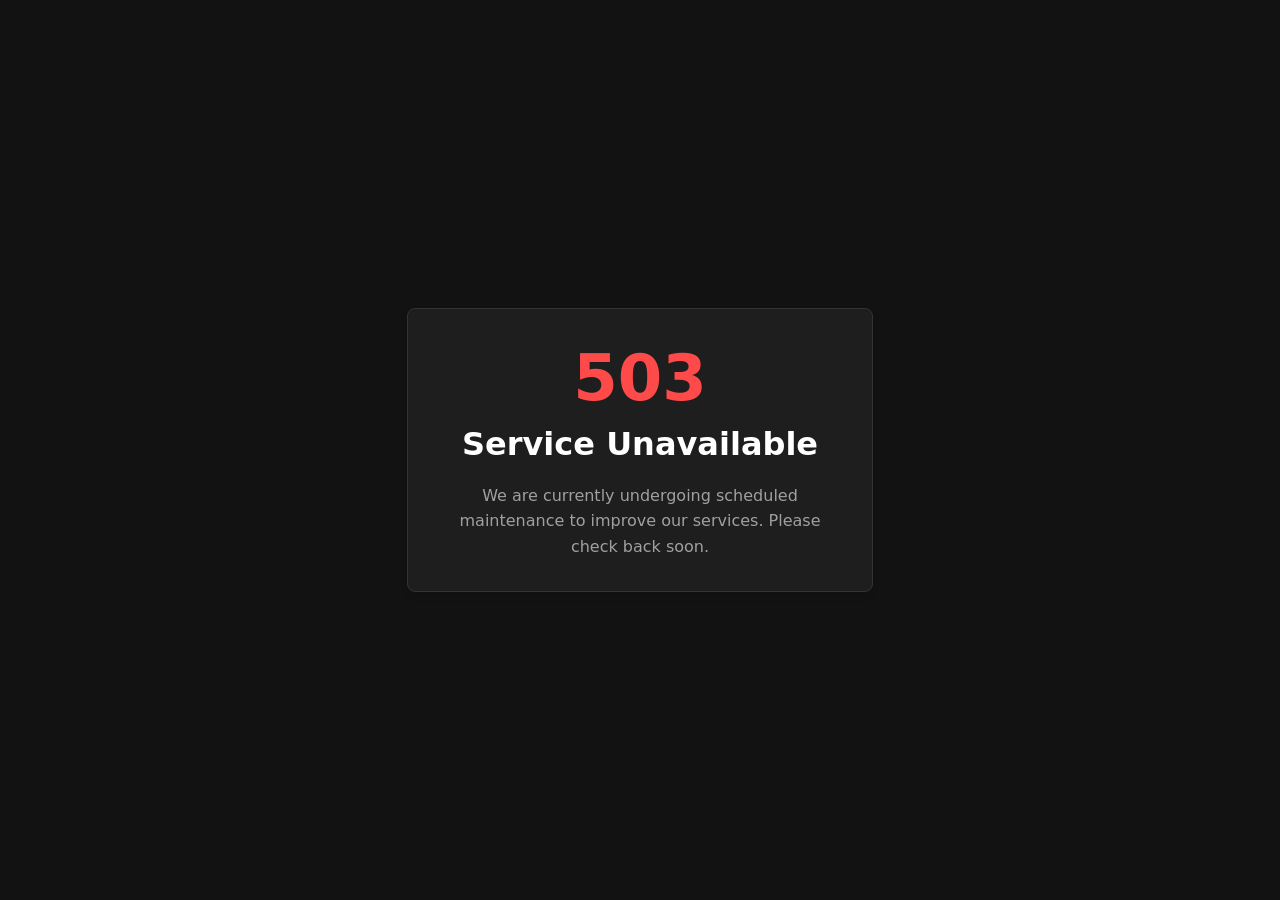
==== commit 3424bab3: "Temporarily down website with 503 Maintenance page" ====
--- a/index.html
+++ b/index.html
@@ -1,194 +1,50 @@
 <!DOCTYPE html>
 <html lang="en">
-
 <head>
   <meta charset="UTF-8">
   <meta name="viewport" content="width=device-width, initial-scale=1.0">
-  <title>Ayush Singh — CS · Data Science · Research</title>
-  <meta name="description"
-    content="Ayush Singh's personal portfolio — CS undergraduate, Full Stack Developer, Data Science researcher, and Freelancer.">
-  <link rel="stylesheet" href="style.css">
-  <link rel="icon"
-    href="data:image/svg+xml,<svg xmlns='http://www.w3.org/2000/svg' viewBox='0 0 100 100'><text y='.9em' font-size='90'>💻</text></svg>">
+  <title>503 Service Unavailable</title>
+  <style>
+    body {
+      display: flex;
+      justify-content: center;
+      align-items: center;
+      height: 100vh;
+      background-color: #121212;
+      color: #ffffff;
+      font-family: system-ui, -apple-system, BlinkMacSystemFont, "Segoe UI", Roboto, sans-serif;
+      margin: 0;
+    }
+    .container {
+      text-align: center;
+      padding: 2rem;
+      border-radius: 8px;
+      background-color: #1e1e1e;
+      border: 1px solid #333;
+      box-shadow: 0 4px 6px rgba(0, 0, 0, 0.1);
+    }
+    h1 {
+      font-size: 4rem;
+      margin: 0 0 10px 0;
+      color: #ff4a4a;
+    }
+    h2 {
+      font-size: 2rem;
+      margin: 0 0 20px 0;
+    }
+    p {
+      color: #a0a0a0;
+      max-width: 400px;
+      margin: 0 auto;
+      line-height: 1.6;
+    }
+  </style>
 </head>
-
 <body>
-
-  <!-- Background -->
-  <div class="background"></div>
-
-  <!-- Neural Network Background -->
-  <canvas id="neuralCanvas"></canvas>
-  <div class="hearts-container" id="heartsContainer"></div>
-
-  <!-- Corner Text -->
-  <span class="corner-text top-left">explore // portfolio</span>
-  <span class="corner-text bottom-right">ayush.dev // 2026</span>
-
-  <!-- Desktop Terminal Layout -->
-  <div class="desktop-terminal" id="desktopTerminal">
-    <div class="terminal-header">
-      <div class="terminal-dots"><span></span><span></span><span></span></div>
-      <div class="terminal-title">sys_admin@ayush-portfolio:~</div>
-    </div>
-    <div class="terminal-body" id="terminalBody">
-      <!-- Logs generated by JS -->
-    </div>
+  <div class="container">
+    <h1>503</h1>
+    <h2>Service Unavailable</h2>
+    <p>We are currently undergoing scheduled maintenance to improve our services. Please check back soon.</p>
   </div>
-
-  <!-- Phone Container -->
-  <div class="phone-container">
-    <div class="phone-frame" id="phoneFrame">
-
-      <!-- Drag Handle for Desktop -->
-      <div class="drag-handle" id="dragHandle" title="Drag to move"></div>
-
-      <!-- Screen wrapper -->
-      <div class="screen">
-
-        <!-- ===== LOCK SCREEN ===== -->
-        <section class="lock-screen" id="lockScreen">
-          <div class="lock-date" id="lockDate">Loading date...</div>
-          <div class="lock-time" id="lockTime">--:--</div>
-          <h1 class="lock-title">Ayush's<br>Portfolio</h1>
-          <button class="unlock-btn" id="unlockBtn">
-            Tap To Unlock
-            <span class="sparkles">✨</span>
-          </button>
-          <p class="lock-welcome">
-            Welcome to my universe.<br>
-            Navigate through the sections<br>
-            to explore my work & research.
-          </p>
-          <!-- Now Playing -->
-          <div class="now-playing" id="npLock">
-            <div class="now-playing-icon" id="npIconLock" style="cursor: pointer;" title="Play/Pause">
-              <svg viewBox="0 0 24 24">
-                <polygon points="5,3 19,12 5,21"></polygon>
-              </svg>
-            </div>
-            <div class="now-playing-info" style="cursor: pointer;" id="npInfoLock" title="Play/Pause">
-              <div class="now-playing-label" id="npLabelLock">Now Playing: 1/5</div>
-              <div class="now-playing-title" id="npTitleLock">Deep Space Drone</div>
-            </div>
-            <div class="now-playing-actions">
-              <button class="track-action-btn" id="prevTrackBtnLock" aria-label="Previous Track">
-                <svg viewBox="0 0 24 24">
-                  <polygon points="19,3 19,21 5,12"></polygon>
-                </svg>
-              </button>
-              <button class="track-action-btn" id="nextTrackBtnLock" aria-label="Next Track">
-                <svg viewBox="0 0 24 24">
-                  <polygon points="5,3 5,21 19,12"></polygon>
-                </svg>
-              </button>
-            </div>
-            <div class="now-playing-dots" id="npDotsLock">
-              <span></span>
-              <span></span>
-              <span></span>
-            </div>
-            </main>
-        </section>
-
-        <!-- ===== HOME SCREEN ===== -->
-        <section class="home-screen" id="homeScreen">
-
-          <!-- Now Playing (on home too) -->
-          <div class="home-now-playing">
-            <div class="now-playing" id="npHome">
-              <div class="now-playing-icon" id="npIconHome" style="cursor: pointer;" title="Play/Pause">
-                <svg viewBox="0 0 24 24">
-                  <polygon points="5,3 19,12 5,21"></polygon>
-                </svg>
-              </div>
-              <div class="now-playing-info" style="cursor: pointer;" id="npInfoHome" title="Play/Pause">
-                <div class="now-playing-label" id="npLabelHome">Now Playing: 1/5</div>
-                <div class="now-playing-title" id="npTitleHome">Deep Space Drone</div>
-              </div>
-              <div class="now-playing-actions">
-                <button class="track-action-btn" id="prevTrackBtnHome" aria-label="Previous Track">
-                  <svg viewBox="0 0 24 24">
-                    <polygon points="19,3 19,21 5,12"></polygon>
-                  </svg>
-                </button>
-                <button class="track-action-btn" id="nextTrackBtnHome" aria-label="Next Track">
-                  <svg viewBox="0 0 24 24">
-                    <polygon points="5,3 5,21 19,12"></polygon>
-                  </svg>
-                </button>
-              </div>
-              <div class="now-playing-dots" id="npDotsHome">
-                <span></span>
-                <span></span>
-                <span></span>
-              </div>
-            </div>
-          </div>
-
-          <!-- Profile Bar -->
-          <div class="profile-bar">
-            <span class="profile-bar-label">Profile</span>
-            <span class="profile-bar-name">Ayush Singh</span>
-          </div>
-
-          <!-- App Grid -->
-          <nav class="app-grid" aria-label="Main Navigation">
-            <div class="app-item" data-page="about" role="button" tabindex="0">
-              <div class="app-icon about-icon">📖</div>
-              <span class="app-label">About</span>
-            </div>
-            <div class="app-item" data-page="projects" role="button" tabindex="0">
-              <div class="app-icon projects-icon">🔮</div>
-              <span class="app-label">Projects</span>
-            </div>
-            <div class="app-item" data-page="experience" role="button" tabindex="0">
-              <div class="app-icon experience-icon">🛠️</div>
-              <span class="app-label">Experience</span>
-            </div>
-            <div class="app-item" data-page="skills" role="button" tabindex="0">
-              <div class="app-icon skills-icon">🎯</div>
-              <span class="app-label">Skills</span>
-            </div>
-            <div class="app-item" data-page="achievements" role="button" tabindex="0">
-              <div class="app-icon home-icon">🏆</div>
-              <span class="app-label">Achievements</span>
-            </div>
-            <div class="app-item" data-page="contact" role="button" tabindex="0">
-              <div class="app-icon contact-icon">💌</div>
-              <span class="app-label">Contact</span>
-            </div>
-          </nav>
-
-          <!-- Profile Card -->
-          <div class="profile-card">
-            <div class="profile-card-label">Profile</div>
-            <div class="profile-card-name">Ayush Singh</div>
-            <div class="profile-card-title">CS Undergrad · B.Tech CSE + BS Data Science</div>
-            <div class="profile-card-image">
-              <span class="profile-avatar-placeholder">👨‍💻</span>
-            </div>
-          </div>
-
-          <!-- Bottom Actions -->
-          <div class="bottom-actions">
-            <a href="mailto:ayushmantisa@gmail.com" class="hire-me-btn">Hire Me <span class="sparkles">🚀</span></a>
-            <button class="lock-screen-btn" id="lockBtn">Lock Screen</button>
-          </div>
-        </section>
-
-        <!-- Dynamic Pages will be loaded here -->
-        <div id="dynamicPageContainer"></div>
-
-      </div><!-- .screen -->
-    </div><!-- .phone-frame -->
-  </div><!-- .phone-container -->
-
-  <audio id="bgMusic" loop preload="auto">
-    <source src="audio/track1_deep_space.wav" type="audio/wav">
-  </audio>
-
-  <script src="script.js"></script>
 </body>
-
 </html>
